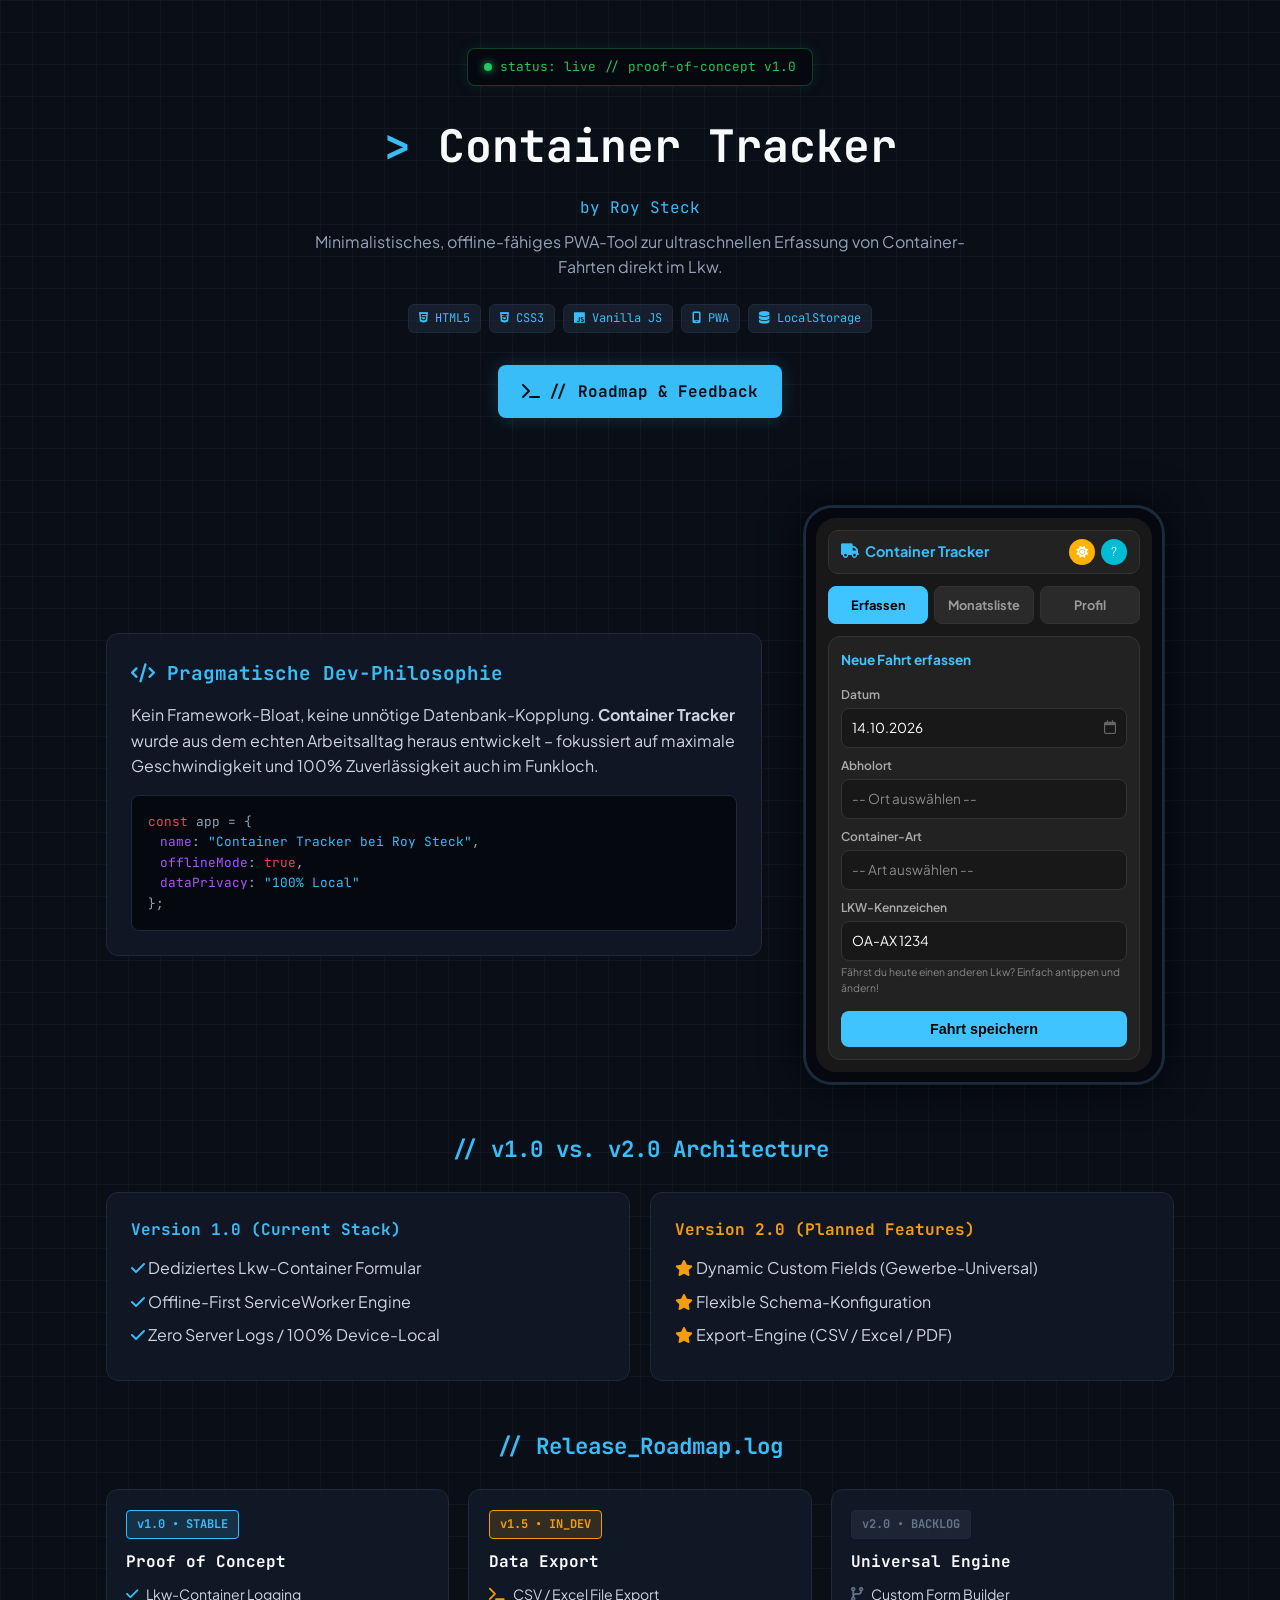
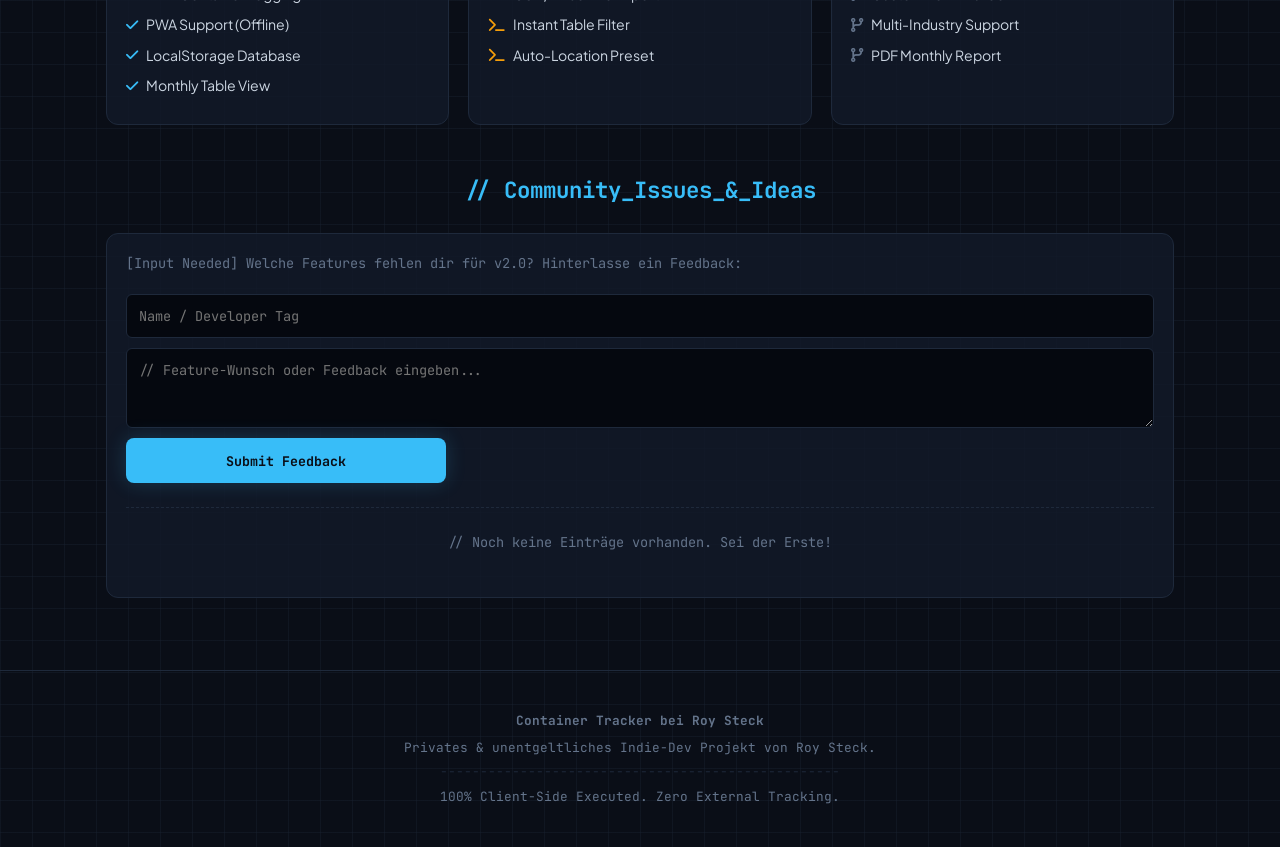
==== index.html @ f9d04434 "Create index.html" ====
<!DOCTYPE html>
<html lang="de">
<head>
  <meta charset="UTF-8">
  <meta name="viewport" content="width=device-width, initial-scale=1.0">
  <title>Container Tracker bei Roy Steck - Dev Showcase</title>
  <link rel="stylesheet" href="https://cdnjs.cloudflare.com/ajax/libs/font-awesome/6.4.0/css/all.min.css">
  <link rel="preconnect" href="https://fonts.googleapis.com">
  <link rel="preconnect" href="https://fonts.gstatic.com" crossorigin>
  <link href="https://fonts.googleapis.com/css2?family=JetBrains+Mono:wght@400;500;700&family=Plus+Jakarta+Sans:wght@400;600;800&display=swap" rel="stylesheet">
  <style>
    :root {
      --bg-dark: #0a0e17;
      --bg-card: rgba(18, 26, 41, 0.8);
      --bg-code: #05080f;
      --accent-cyan: #38bdf8;
      --accent-green: #22c55e;
      --accent-amber: #f59e0b;
      --text-main: #f8fafc;
      --text-muted: #64748b;
      --border-color: #1e293b;
      --border-glow: rgba(56, 189, 248, 0.3);
      --font-mono: 'JetBrains Mono', monospace;
      --font-sans: 'Plus Jakarta Sans', sans-serif;
    }

    * { box-sizing: border-box; margin: 0; padding: 0; }

    body {
      font-family: var(--font-sans);
      background-color: var(--bg-dark);
      background-image: 
        linear-gradient(to right, rgba(30, 41, 59, 0.3) 1px, transparent 1px),
        linear-gradient(to bottom, rgba(30, 41, 59, 0.3) 1px, transparent 1px);
      background-size: 32px 32px;
      color: var(--text-main);
      line-height: 1.6;
      -webkit-tap-highlight-color: transparent;
    }

    .hero {
      padding: 3rem 1rem 2rem;
      text-align: center;
      position: relative;
    }

    .terminal-badge {
      display: inline-flex;
      align-items: center;
      gap: 8px;
      background: var(--bg-code);
      color: var(--accent-green);
      font-family: var(--font-mono);
      padding: 0.5rem 1rem;
      border-radius: 8px;
      font-size: 0.8rem;
      border: 1px solid rgba(34, 197, 94, 0.3);
      margin-bottom: 1.5rem;
      box-shadow: 0 0 15px rgba(34, 197, 94, 0.1);
    }

    .terminal-dot {
      width: 8px;
      height: 8px;
      background-color: var(--accent-green);
      border-radius: 50%;
      box-shadow: 0 0 8px var(--accent-green);
    }

    h1 {
      font-family: var(--font-mono);
      font-size: clamp(1.8rem, 5vw, 2.8rem);
      font-weight: 700;
      margin-bottom: 0.8rem;
      color: var(--text-main);
    }

    h1 span.prompt { color: var(--accent-cyan); }

    .subtitle {
      max-width: 650px;
      margin: 0 auto 1.5rem;
      color: #94a3b8;
      font-size: 1rem;
    }

    .tech-stack {
      display: flex;
      flex-wrap: wrap;
      justify-content: center;
      gap: 8px;
      margin-bottom: 2rem;
    }

    .tech-pill {
      font-family: var(--font-mono);
      font-size: 0.75rem;
      background: rgba(30, 41, 59, 0.6);
      color: var(--accent-cyan);
      padding: 4px 10px;
      border-radius: 6px;
      border: 1px solid var(--border-color);
    }

    .btn-action {
      display: inline-flex;
      align-items: center;
      justify-content: center;
      gap: 8px;
      background: var(--accent-cyan);
      color: #0a0e17;
      font-family: var(--font-mono);
      padding: 0.85rem 1.5rem;
      border-radius: 8px;
      font-weight: 700;
      text-decoration: none;
      transition: all 0.2s;
      width: 100%;
      max-width: 320px;
      box-shadow: 0 0 20px rgba(56, 189, 248, 0.2);
    }

    .btn-action:hover {
      transform: translateY(-2px);
      box-shadow: 0 0 30px rgba(56, 189, 248, 0.4);
    }

    .container {
      max-width: 1100px;
      margin: 0 auto;
      padding: 1.5rem 1rem;
    }

    .showcase-grid {
      display: grid;
      grid-template-columns: 1fr;
      gap: 2rem;
      align-items: center;
      margin: 2rem 0;
    }

    @media (min-width: 900px) {
      .showcase-grid { grid-template-columns: 1fr 380px; }
      .btn-action { width: auto; }
    }

    .glass-card {
      background: var(--bg-card);
      backdrop-filter: blur(12px);
      border: 1px solid var(--border-color);
      border-radius: 12px;
      padding: 1.5rem;
      position: relative;
    }

    .code-card {
      background: var(--bg-code);
      border: 1px solid var(--border-color);
      border-radius: 8px;
      padding: 1rem;
      font-family: var(--font-mono);
      font-size: 0.8rem;
      color: #94a3b8;
      margin-top: 1rem;
      overflow-x: auto;
    }

    .code-card .kwd { color: #f43f5e; }
    .code-card .str { color: #38bdf8; }
    .code-card .var { color: #a855f7; }

    /* Phone Frame mit 1:1 Echtoptik der originalen App */
    .phone-container {
      display: flex;
      justify-content: center;
      width: 100%;
    }

    .phone-frame {
      width: 100%;
      max-width: 360px;
      background: #05080f;
      border: 2px solid var(--border-color);
      border-radius: 28px;
      padding: 10px;
      box-shadow: 0 0 40px rgba(0, 0, 0, 0.8), 0 0 0 1px var(--border-glow);
    }

    .phone-screen {
      background: #181818;
      border-radius: 20px;
      padding: 12px;
      font-size: 0.85rem;
      min-height: 520px;
      display: flex;
      flex-direction: column;
    }

    /* Original App Navigation Bar */
    .app-top-bar {
      background: #222222;
      border-radius: 10px;
      padding: 8px 12px;
      display: flex;
      justify-content: space-between;
      align-items: center;
      margin-bottom: 12px;
      border: 1px solid #333;
    }

    .app-top-title {
      color: #38bdf8;
      font-weight: 700;
      font-size: 0.9rem;
      display: flex;
      align-items: center;
      gap: 6px;
    }

    .app-top-icons {
      display: flex;
      gap: 6px;
    }

    .app-icon-btn {
      width: 26px;
      height: 26px;
      border-radius: 50%;
      background: #00bcd4;
      color: #fff;
      display: flex;
      align-items: center;
      justify-content: center;
      font-size: 0.75rem;
    }

    .app-icon-amber { background: #ffb300; }

    /* Original App Tabs */
    .app-nav-tabs {
      display: grid;
      grid-template-columns: 1fr 1fr 1fr;
      gap: 6px;
      margin-bottom: 12px;
    }

    .app-tab {
      background: #2a2a2a;
      color: #999;
      text-align: center;
      padding: 8px 4px;
      border-radius: 8px;
      font-weight: 700;
      font-size: 0.8rem;
      cursor: pointer;
      border: 1px solid #333;
      transition: all 0.2s;
    }

    .app-tab.active {
      background: #40c4ff;
      color: #000;
      border-color: #40c4ff;
    }

    /* Main App Card Container */
    .app-card-box {
      background: #222222;
      border: 1px solid #333;
      border-radius: 12px;
      padding: 12px;
      flex-grow: 1;
      display: flex;
      flex-direction: column;
    }

    .tab-content {
      display: none;
      flex-direction: column;
      flex-grow: 1;
      animation: fadeIn 0.3s ease-in-out;
    }

    .tab-content.active { display: flex; }

    @keyframes fadeIn {
      from { opacity: 0; transform: translateY(3px); }
      to { opacity: 1; transform: translateY(0); }
    }

    .mock-label {
      font-size: 0.75rem;
      color: #aaa;
      margin-top: 8px;
      margin-bottom: 4px;
      font-weight: 600;
    }

    .mock-field {
      background: #181818;
      border: 1px solid #333;
      padding: 8px 10px;
      border-radius: 8px;
      color: #fff;
      font-size: 0.85rem;
    }

    .mock-btn-cyan {
      width: 100%;
      background: #40c4ff;
      color: #000;
      border: none;
      padding: 10px;
      border-radius: 8px;
      font-weight: 700;
      margin-top: 14px;
      font-size: 0.9rem;
      cursor: pointer;
    }

    .mock-btn-gray {
      width: 100%;
      background: #ccc;
      color: #000;
      border: none;
      padding: 10px;
      border-radius: 8px;
      font-weight: 700;
      margin-top: 12px;
      font-size: 0.85rem;
    }

    .mock-btn-red {
      background: #ff4081;
      color: #fff;
      border: none;
      padding: 10px;
      border-radius: 8px;
      font-weight: 700;
      font-size: 0.8rem;
    }

    .section-title {
      font-family: var(--font-mono);
      font-size: 1.4rem;
      font-weight: 700;
      margin: 3rem 0 1.5rem;
      text-align: center;
      color: var(--accent-cyan);
    }

    .comparison-grid, .roadmap-timeline {
      display: grid;
      grid-template-columns: 1fr;
      gap: 1.2rem;
    }

    @media (min-width: 650px) {
      .comparison-grid { grid-template-columns: repeat(2, 1fr); }
      .roadmap-timeline { grid-template-columns: repeat(3, 1fr); }
    }

    .roadmap-card {
      background: var(--bg-card);
      border: 1px solid var(--border-color);
      border-radius: 12px;
      padding: 1.2rem;
    }

    .roadmap-badge {
      display: inline-block;
      font-family: var(--font-mono);
      font-size: 0.75rem;
      font-weight: 700;
      padding: 4px 10px;
      border-radius: 4px;
      margin-bottom: 10px;
    }

    .badge-live { background: rgba(56, 189, 248, 0.15); color: var(--accent-cyan); border: 1px solid var(--accent-cyan); }
    .badge-next { background: rgba(245, 158, 11, 0.15); color: var(--accent-amber); border: 1px solid var(--accent-amber); }
    .badge-future { background: rgba(100, 116, 139, 0.15); color: var(--text-muted); border: 1px solid var(--border-color); }

    .roadmap-list {
      list-style: none;
      margin-top: 8px;
    }

    .roadmap-list li {
      margin-bottom: 8px;
      font-size: 0.88rem;
      color: #cbd5e1;
      display: flex;
      align-items: center;
      gap: 8px;
    }

    .comments-wrapper {
      background: var(--bg-card);
      border: 1px solid var(--border-color);
      border-radius: 12px;
      padding: 1.2rem;
      margin-top: 1.5rem;
    }

    .comment-input-group input, 
    .comment-input-group textarea {
      width: 100%;
      background: var(--bg-code);
      border: 1px solid var(--border-color);
      padding: 12px;
      border-radius: 6px;
      color: #fff;
      font-family: var(--font-mono);
      font-size: 0.85rem;
    }

    .empty-comments {
      text-align: center;
      color: var(--text-muted);
      font-family: var(--font-mono);
      font-size: 0.85rem;
      padding: 1.5rem 0;
      border-top: 1px dashed var(--border-color);
    }

    footer {
      text-align: center;
      padding: 2.5rem 1rem;
      border-top: 1px solid var(--border-color);
      margin-top: 3rem;
      color: var(--text-muted);
      font-family: var(--font-mono);
      font-size: 0.8rem;
    }
  </style>
</head>
<body>

  <section class="hero">
    <div class="terminal-badge">
      <div class="terminal-dot"></div>
      <span>status: live // proof-of-concept v1.0</span>
    </div>

    <h1><span class="prompt">></span> Container Tracker</h1>
    <p style="font-family: var(--font-mono); color: var(--accent-cyan); margin-bottom: 0.5rem;">by Roy Steck</p>
    <p class="subtitle">Minimalistisches, offline-fähiges PWA-Tool zur ultraschnellen Erfassung von Container-Fahrten direkt im Lkw.</p>
    
    <div class="tech-stack">
      <span class="tech-pill"><i class="fa-brands fa-html5"></i> HTML5</span>
      <span class="tech-pill"><i class="fa-brands fa-css3-alt"></i> CSS3</span>
      <span class="tech-pill"><i class="fa-brands fa-js"></i> Vanilla JS</span>
      <span class="tech-pill"><i class="fa-solid fa-mobile-screen"></i> PWA</span>
      <span class="tech-pill"><i class="fa-solid fa-database"></i> LocalStorage</span>
    </div>

    <a href="#roadmap" class="btn-action"><i class="fa-solid fa-terminal"></i> // Roadmap & Feedback</a>
  </section>

  <div class="container">
    
    <div class="showcase-grid">
      <div class="glass-card">
        <h2 style="color: var(--accent-cyan); font-family: var(--font-mono); font-size: 1.2rem; margin-bottom: 0.8rem;">
          <i class="fa-solid fa-code"></i> Pragmatische Dev-Philosophie
        </h2>
        <p style="margin-bottom: 0.8rem; color: #cbd5e1;">Kein Framework-Bloat, keine unnötige Datenbank-Kopplung. <strong>Container Tracker</strong> wurde aus dem echten Arbeitsalltag heraus entwickelt – fokussiert auf maximale Geschwindigkeit und 100% Zuverlässigkeit auch im Funkloch.</p>
        
        <div class="code-card">
          <div><span class="kwd">const</span> app = {</div>
          <div style="padding-left: 12px;"><span class="var">name</span>: <span class="str">"Container Tracker bei Roy Steck"</span>,</div>
          <div style="padding-left: 12px;"><span class="var">offlineMode</span>: <span class="kwd">true</span>,</div>
          <div style="padding-left: 12px;"><span class="var">dataPrivacy</span>: <span class="str">"100% Local"</span></div>
          <div>};</div>
        </div>
      </div>

      <!-- Exaktes 1:1 Abbild deiner echten App -->
      <div class="phone-container">
        <div class="phone-frame">
          <div class="phone-screen">
            
            <!-- Top Header mit Icons -->
            <div class="app-top-bar">
              <div class="app-top-title"><i class="fa-solid fa-truck"></i> Container Tracker</div>
              <div class="app-top-icons">
                <div class="app-icon-btn app-icon-amber"><i class="fa-solid fa-sun"></i></div>
                <div class="app-icon-btn">?</div>
              </div>
            </div>

            <!-- Tabs -->
            <div class="app-nav-tabs">
              <div class="app-tab active" onclick="switchMockTab(0)">Erfassen</div>
              <div class="app-tab" onclick="switchMockTab(1)">Monatsliste</div>
              <div class="app-tab" onclick="switchMockTab(2)">Profil</div>
            </div>

            <div class="app-card-box">
              
              <!-- SCREEN 1: ERFASSEN -->
              <div class="tab-content active" id="mock-tab-0">
                <div style="font-weight: 700; color: #40c4ff; margin-bottom: 6px; font-size: 0.85rem;">Neue Fahrt erfassen</div>

                <div class="mock-label">Datum</div>
                <div class="mock-field" style="display: flex; justify-content: space-between; align-items: center;">
                  <span>14.10.2026</span>
                  <i class="fa-regular fa-calendar" style="color: #666;"></i>
                </div>

                <div class="mock-label">Abholort</div>
                <div class="mock-field" style="color: #888;">-- Ort auswählen --</div>

                <div class="mock-label">Container-Art</div>
                <div class="mock-field" style="color: #888;">-- Art auswählen --</div>

                <div class="mock-label">LKW-Kennzeichen</div>
                <div class="mock-field">OA-AX 1234</div>
                <div style="font-size: 0.65rem; color: #888; margin-top: 3px;">Fährst du heute einen anderen Lkw? Einfach antippen und ändern!</div>

                <button class="mock-btn-cyan">Fahrt speichern</button>
              </div>

              <!-- SCREEN 2: MONATSLISTE -->
              <div class="tab-content" id="mock-tab-1">
                <div style="display: flex; justify-content: space-between; align-items: center; margin-bottom: 10px;">
                  <span style="font-weight: 700; color: #40c4ff; font-size: 0.85rem;">Monatsübersicht</span>
                  <div style="background: #181818; border: 1px solid #333; padding: 4px 8px; border-radius: 6px; font-size: 0.75rem; color: #fff;">
                    Oktober 2026 <i class="fa-regular fa-calendar"></i>
                  </div>
                </div>

                <div style="background: #333; display: grid; grid-template-columns: 1fr 1.2fr 1fr 1fr; padding: 6px; font-size: 0.65rem; font-weight: 700; color: #fff; text-align: center; border-radius: 4px;">
                  <span>Datum</span>
                  <span>Art & Anzahl</span>
                  <span>Ort</span>
                  <span>Aktion</span>
                </div>

                <div style="text-align: center; color: #888; font-size: 0.75rem; padding: 25px 0;">
                  Keine Einträge in diesem Monat.
                </div>

                <div style="background: #181818; border: 1px solid #333; border-radius: 6px; padding: 8px; text-align: right; color: #40c4ff; font-weight: 700; font-size: 0.8rem; margin-top: auto;">
                  Gesamt-Container: 0
                </div>

                <button class="mock-btn-gray">PDF / Druckansicht</button>
              </div>

              <!-- SCREEN 3: PROFIL -->
              <div class="tab-content" id="mock-tab-2">
                <div style="font-weight: 700; color: #40c4ff; margin-bottom: 6px; font-size: 0.85rem;">Benutzerprofil</div>

                <div class="mock-label">Vollständiger Name (für Auswertung)</div>
                <div class="mock-field">Roy Steck</div>

                <div class="mock-label">Stamm-LKW-Kennzeichen (Standard)</div>
                <div class="mock-field">OA-AX 1234</div>

                <button class="mock-btn-cyan" style="margin-top: 10px;">Profil speichern</button>

                <div style="font-weight: 700; color: #fff; font-size: 0.75rem; margin-top: 12px;">Datenschutz & Sicherheit</div>
                <div style="font-size: 0.65rem; color: #888; margin-top: 2px;">Deine Daten werden absolut sicher und verschlüsselt in deiner persönlichen Datenbank gespeichert.</div>

                <div style="display: grid; grid-template-columns: 1fr 1fr; gap: 6px; margin-top: 10px;">
                  <button style="background: #888; color: #fff; border: none; padding: 8px; border-radius: 6px; font-weight: 700; font-size: 0.75rem;">Abmelden</button>
                  <button class="mock-btn-red">Account löschen</button>
                </div>
              </div>

            </div>

          </div>
        </div>
      </div>
    </div>

    <!-- Vision / Vergleich -->
    <h2 class="section-title">// v1.0 vs. v2.0 Architecture</h2>
    <div class="comparison-grid">
      <div class="glass-card">
        <h3 style="color: var(--accent-cyan); font-family: var(--font-mono); margin-bottom: 0.8rem; font-size: 1rem;">Version 1.0 (Current Stack)</h3>
        <ul style="list-style: none; color: #cbd5e1;">
          <li style="margin-bottom: 8px;"><i class="fa-solid fa-check" style="color: var(--accent-cyan);"></i> Dediziertes Lkw-Container Formular</li>
          <li style="margin-bottom: 8px;"><i class="fa-solid fa-check" style="color: var(--accent-cyan);"></i> Offline-First ServiceWorker Engine</li>
          <li style="margin-bottom: 8px;"><i class="fa-solid fa-check" style="color: var(--accent-cyan);"></i> Zero Server Logs / 100% Device-Local</li>
        </ul>
      </div>

      <div class="glass-card">
        <h3 style="color: var(--accent-amber); font-family: var(--font-mono); margin-bottom: 0.8rem; font-size: 1rem;">Version 2.0 (Planned Features)</h3>
        <ul style="list-style: none; color: #cbd5e1;">
          <li style="margin-bottom: 8px;"><i class="fa-solid fa-star" style="color: var(--accent-amber);"></i> Dynamic Custom Fields (Gewerbe-Universal)</li>
          <li style="margin-bottom: 8px;"><i class="fa-solid fa-star" style="color: var(--accent-amber);"></i> Flexible Schema-Konfiguration</li>
          <li style="margin-bottom: 8px;"><i class="fa-solid fa-star" style="color: var(--accent-amber);"></i> Export-Engine (CSV / Excel / PDF)</li>
        </ul>
      </div>
    </div>

    <!-- ROADMAP SECTION -->
    <h2 class="section-title" id="roadmap">// Release_Roadmap.log</h2>
    <div class="roadmap-timeline">
      
      <div class="roadmap-card">
        <span class="roadmap-badge badge-live">v1.0 • STABLE</span>
        <h3 style="color: var(--text-main); font-family: var(--font-mono); margin-bottom: 8px; font-size: 1rem;">Proof of Concept</h3>
        <ul class="roadmap-list">
          <li><i class="fa-solid fa-check" style="color: var(--accent-cyan);"></i> Lkw-Container Logging</li>
          <li><i class="fa-solid fa-check" style="color: var(--accent-cyan);"></i> PWA Support (Offline)</li>
          <li><i class="fa-solid fa-check" style="color: var(--accent-cyan);"></i> LocalStorage Database</li>
          <li><i class="fa-solid fa-check" style="color: var(--accent-cyan);"></i> Monthly Table View</li>
        </ul>
      </div>

      <div class="roadmap-card">
        <span class="roadmap-badge badge-next">v1.5 • IN_DEV</span>
        <h3 style="color: var(--text-main); font-family: var(--font-mono); margin-bottom: 8px; font-size: 1rem;">Data Export</h3>
        <ul class="roadmap-list">
          <li><i class="fa-solid fa-terminal" style="color: var(--accent-amber);"></i> CSV / Excel File Export</li>
          <li><i class="fa-solid fa-terminal" style="color: var(--accent-amber);"></i> Instant Table Filter</li>
          <li><i class="fa-solid fa-terminal" style="color: var(--accent-amber);"></i> Auto-Location Preset</li>
        </ul>
      </div>

      <div class="roadmap-card">
        <span class="roadmap-badge badge-future">v2.0 • BACKLOG</span>
        <h3 style="color: var(--text-main); font-family: var(--font-mono); margin-bottom: 8px; font-size: 1rem;">Universal Engine</h3>
        <ul class="roadmap-list">
          <li><i class="fa-solid fa-code-branch" style="color: var(--text-muted);"></i> Custom Form Builder</li>
          <li><i class="fa-solid fa-code-branch" style="color: var(--text-muted);"></i> Multi-Industry Support</li>
          <li><i class="fa-solid fa-code-branch" style="color: var(--text-muted);"></i> PDF Monthly Report</li>
        </ul>
      </div>

    </div>

    <!-- Feedback & Kommentare -->
    <h2 class="section-title" id="feedback">// Community_Issues_&_Ideas</h2>
    <div class="comments-wrapper">
      <p style="margin-bottom: 1.2rem; color: var(--text-muted); font-family: var(--font-mono); font-size: 0.85rem;">[Input Needed] Welche Features fehlen dir für v2.0? Hinterlasse ein Feedback:</p>
      
      <div class="comment-input-group" style="display: flex; flex-direction: column; gap: 10px; margin-bottom: 1.5rem;">
        <input type="text" id="c-name" placeholder="Name / Developer Tag">
        <textarea id="c-msg" rows="3" placeholder="// Feature-Wunsch oder Feedback eingeben..."></textarea>
        <button onclick="postComment()" class="btn-action" style="border: none; cursor: pointer;">Submit Feedback</button>
      </div>

      <div id="comments-box">
        <div id="empty-msg" class="empty-comments">
          // Noch keine Einträge vorhanden. Sei der Erste!
        </div>
      </div>
    </div>

  </div>

  <footer>
    <p><strong>Container Tracker bei Roy Steck</strong></p>
    <p style="margin-top: 6px;">Privates & unentgeltliches Indie-Dev Projekt von Roy Steck.</p>
    <p style="margin-top: 4px; color: var(--border-color);">--------------------------------------------------</p>
    <p style="margin-top: 4px;">100% Client-Side Executed. Zero External Tracking.</p>
  </footer>

  <script>
    let currentTab = 0;
    let rotateInterval;

    function switchMockTab(index) {
      currentTab = index;
      const tabs = document.querySelectorAll('.app-tab');
      const contents = document.querySelectorAll('.tab-content');

      tabs.forEach((tab, i) => {
        if (i === index) {
          tab.classList.add('active');
        } else {
          tab.classList.remove('active');
        }
      });

      contents.forEach((content, i) => {
        if (i === index) {
          content.classList.add('active');
        } else {
          content.classList.remove('active');
        }
      });
    }

    function startAutoRotation() {
      rotateInterval = setInterval(() => {
        currentTab = (currentTab + 1) % 3;
        switchMockTab(currentTab);
      }, 4000);
    }

    startAutoRotation();

    document.querySelectorAll('.app-tab').forEach(tab => {
      tab.addEventListener('click', () => {
        clearInterval(rotateInterval);
      });
    });

    function postComment() {
      const name = document.getElementById('c-name').value || 'Anonym_Dev';
      const msg = document.getElementById('c-msg').value;
      if(!msg) return;

      const emptyMsg = document.getElementById('empty-msg');
      if (emptyMsg) emptyMsg.remove();

      const box = document.getElementById('comments-box');
      const div = document.createElement('div');
      div.style.borderTop = '1px dashed var(--border-color)';
      div.style.paddingTop = '1rem';
      div.style.marginTop = '1rem';
      div.style.fontFamily = 'var(--font-mono)';
      div.innerHTML = `<strong style="color: var(--accent-cyan);">${name}</strong> <span style="font-size:0.75rem; color: var(--text-muted);">- gerade eben</span><p style="margin-top: 4px; font-size: 0.9rem; color: #cbd5e1; font-family: var(--font-sans);">${msg}</p>`;
      
      box.prepend(div);
      document.getElementById('c-msg').value = '';
    }
  </script>
</body>
</html>
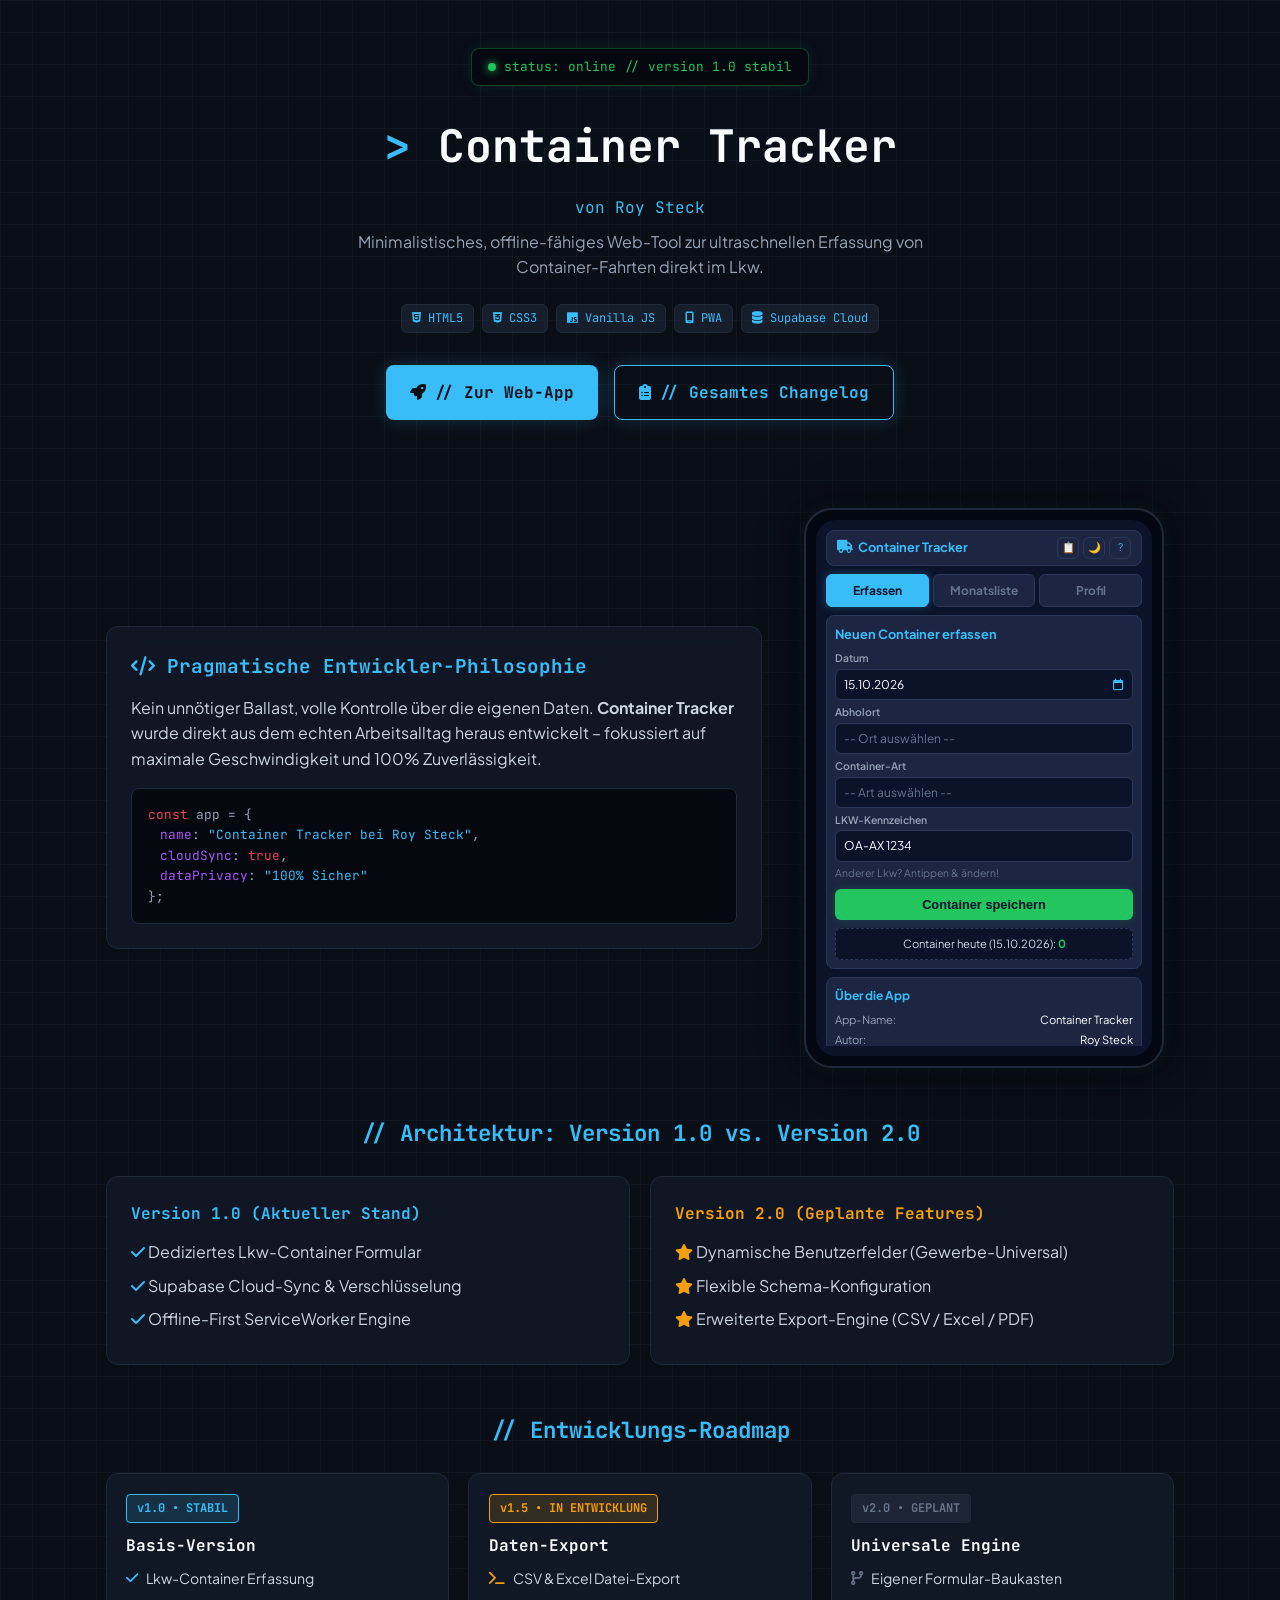
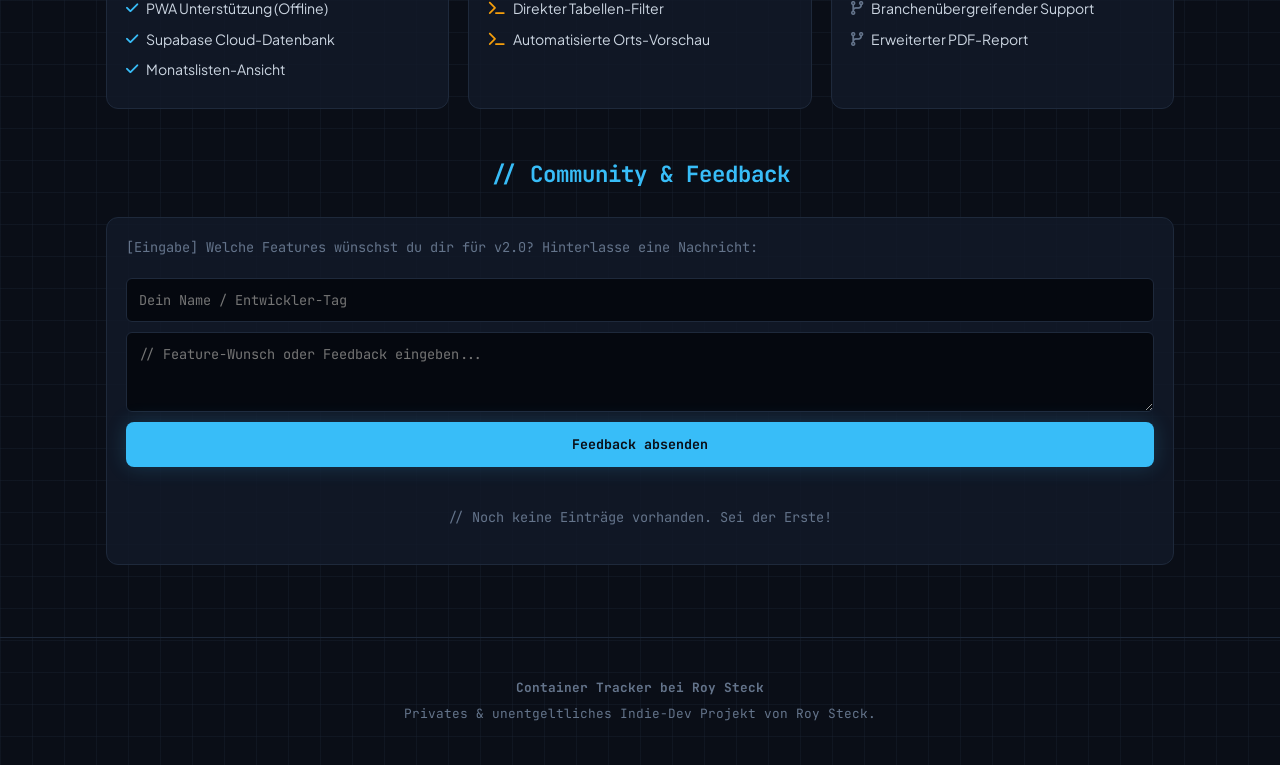
==== commit fa1d1ab8: "Update auf v1.0: Eigene Changelog-Seite, deutsches Layout & feste Phone-Frames" ====
--- a/index.html
+++ b/index.html
@@ -8,454 +8,33 @@
   <link rel="preconnect" href="https://fonts.googleapis.com">
   <link rel="preconnect" href="https://fonts.gstatic.com" crossorigin>
   <link href="https://fonts.googleapis.com/css2?family=JetBrains+Mono:wght@400;500;700&family=Plus+Jakarta+Sans:wght@400;600;800&display=swap" rel="stylesheet">
-  <style>
-    :root {
-      --bg-dark: #0a0e17;
-      --bg-card: rgba(18, 26, 41, 0.8);
-      --bg-code: #05080f;
-      --accent-cyan: #38bdf8;
-      --accent-green: #22c55e;
-      --accent-amber: #f59e0b;
-      --text-main: #f8fafc;
-      --text-muted: #64748b;
-      --border-color: #1e293b;
-      --border-glow: rgba(56, 189, 248, 0.3);
-      --font-mono: 'JetBrains Mono', monospace;
-      --font-sans: 'Plus Jakarta Sans', sans-serif;
-    }
-
-    * { box-sizing: border-box; margin: 0; padding: 0; }
-
-    body {
-      font-family: var(--font-sans);
-      background-color: var(--bg-dark);
-      background-image: 
-        linear-gradient(to right, rgba(30, 41, 59, 0.3) 1px, transparent 1px),
-        linear-gradient(to bottom, rgba(30, 41, 59, 0.3) 1px, transparent 1px);
-      background-size: 32px 32px;
-      color: var(--text-main);
-      line-height: 1.6;
-      -webkit-tap-highlight-color: transparent;
-    }
-
-    .hero {
-      padding: 3rem 1rem 2rem;
-      text-align: center;
-      position: relative;
-    }
-
-    .terminal-badge {
-      display: inline-flex;
-      align-items: center;
-      gap: 8px;
-      background: var(--bg-code);
-      color: var(--accent-green);
-      font-family: var(--font-mono);
-      padding: 0.5rem 1rem;
-      border-radius: 8px;
-      font-size: 0.8rem;
-      border: 1px solid rgba(34, 197, 94, 0.3);
-      margin-bottom: 1.5rem;
-      box-shadow: 0 0 15px rgba(34, 197, 94, 0.1);
-    }
-
-    .terminal-dot {
-      width: 8px;
-      height: 8px;
-      background-color: var(--accent-green);
-      border-radius: 50%;
-      box-shadow: 0 0 8px var(--accent-green);
-    }
-
-    h1 {
-      font-family: var(--font-mono);
-      font-size: clamp(1.8rem, 5vw, 2.8rem);
-      font-weight: 700;
-      margin-bottom: 0.8rem;
-      color: var(--text-main);
-    }
-
-    h1 span.prompt { color: var(--accent-cyan); }
-
-    .subtitle {
-      max-width: 650px;
-      margin: 0 auto 1.5rem;
-      color: #94a3b8;
-      font-size: 1rem;
-    }
-
-    .tech-stack {
-      display: flex;
-      flex-wrap: wrap;
-      justify-content: center;
-      gap: 8px;
-      margin-bottom: 2rem;
-    }
-
-    .tech-pill {
-      font-family: var(--font-mono);
-      font-size: 0.75rem;
-      background: rgba(30, 41, 59, 0.6);
-      color: var(--accent-cyan);
-      padding: 4px 10px;
-      border-radius: 6px;
-      border: 1px solid var(--border-color);
-    }
-
-    .btn-action {
-      display: inline-flex;
-      align-items: center;
-      justify-content: center;
-      gap: 8px;
-      background: var(--accent-cyan);
-      color: #0a0e17;
-      font-family: var(--font-mono);
-      padding: 0.85rem 1.5rem;
-      border-radius: 8px;
-      font-weight: 700;
-      text-decoration: none;
-      transition: all 0.2s;
-      width: 100%;
-      max-width: 320px;
-      box-shadow: 0 0 20px rgba(56, 189, 248, 0.2);
-    }
-
-    .btn-action:hover {
-      transform: translateY(-2px);
-      box-shadow: 0 0 30px rgba(56, 189, 248, 0.4);
-    }
-
-    .container {
-      max-width: 1100px;
-      margin: 0 auto;
-      padding: 1.5rem 1rem;
-    }
-
-    .showcase-grid {
-      display: grid;
-      grid-template-columns: 1fr;
-      gap: 2rem;
-      align-items: center;
-      margin: 2rem 0;
-    }
-
-    @media (min-width: 900px) {
-      .showcase-grid { grid-template-columns: 1fr 380px; }
-      .btn-action { width: auto; }
-    }
-
-    .glass-card {
-      background: var(--bg-card);
-      backdrop-filter: blur(12px);
-      border: 1px solid var(--border-color);
-      border-radius: 12px;
-      padding: 1.5rem;
-      position: relative;
-    }
-
-    .code-card {
-      background: var(--bg-code);
-      border: 1px solid var(--border-color);
-      border-radius: 8px;
-      padding: 1rem;
-      font-family: var(--font-mono);
-      font-size: 0.8rem;
-      color: #94a3b8;
-      margin-top: 1rem;
-      overflow-x: auto;
-    }
-
-    .code-card .kwd { color: #f43f5e; }
-    .code-card .str { color: #38bdf8; }
-    .code-card .var { color: #a855f7; }
-
-    /* Phone Frame mit 1:1 Echtoptik der originalen App */
-    .phone-container {
-      display: flex;
-      justify-content: center;
-      width: 100%;
-    }
-
-    .phone-frame {
-      width: 100%;
-      max-width: 360px;
-      background: #05080f;
-      border: 2px solid var(--border-color);
-      border-radius: 28px;
-      padding: 10px;
-      box-shadow: 0 0 40px rgba(0, 0, 0, 0.8), 0 0 0 1px var(--border-glow);
-    }
-
-    .phone-screen {
-      background: #181818;
-      border-radius: 20px;
-      padding: 12px;
-      font-size: 0.85rem;
-      min-height: 520px;
-      display: flex;
-      flex-direction: column;
-    }
-
-    /* Original App Navigation Bar */
-    .app-top-bar {
-      background: #222222;
-      border-radius: 10px;
-      padding: 8px 12px;
-      display: flex;
-      justify-content: space-between;
-      align-items: center;
-      margin-bottom: 12px;
-      border: 1px solid #333;
-    }
-
-    .app-top-title {
-      color: #38bdf8;
-      font-weight: 700;
-      font-size: 0.9rem;
-      display: flex;
-      align-items: center;
-      gap: 6px;
-    }
-
-    .app-top-icons {
-      display: flex;
-      gap: 6px;
-    }
-
-    .app-icon-btn {
-      width: 26px;
-      height: 26px;
-      border-radius: 50%;
-      background: #00bcd4;
-      color: #fff;
-      display: flex;
-      align-items: center;
-      justify-content: center;
-      font-size: 0.75rem;
-    }
-
-    .app-icon-amber { background: #ffb300; }
-
-    /* Original App Tabs */
-    .app-nav-tabs {
-      display: grid;
-      grid-template-columns: 1fr 1fr 1fr;
-      gap: 6px;
-      margin-bottom: 12px;
-    }
-
-    .app-tab {
-      background: #2a2a2a;
-      color: #999;
-      text-align: center;
-      padding: 8px 4px;
-      border-radius: 8px;
-      font-weight: 700;
-      font-size: 0.8rem;
-      cursor: pointer;
-      border: 1px solid #333;
-      transition: all 0.2s;
-    }
-
-    .app-tab.active {
-      background: #40c4ff;
-      color: #000;
-      border-color: #40c4ff;
-    }
-
-    /* Main App Card Container */
-    .app-card-box {
-      background: #222222;
-      border: 1px solid #333;
-      border-radius: 12px;
-      padding: 12px;
-      flex-grow: 1;
-      display: flex;
-      flex-direction: column;
-    }
-
-    .tab-content {
-      display: none;
-      flex-direction: column;
-      flex-grow: 1;
-      animation: fadeIn 0.3s ease-in-out;
-    }
-
-    .tab-content.active { display: flex; }
-
-    @keyframes fadeIn {
-      from { opacity: 0; transform: translateY(3px); }
-      to { opacity: 1; transform: translateY(0); }
-    }
-
-    .mock-label {
-      font-size: 0.75rem;
-      color: #aaa;
-      margin-top: 8px;
-      margin-bottom: 4px;
-      font-weight: 600;
-    }
-
-    .mock-field {
-      background: #181818;
-      border: 1px solid #333;
-      padding: 8px 10px;
-      border-radius: 8px;
-      color: #fff;
-      font-size: 0.85rem;
-    }
-
-    .mock-btn-cyan {
-      width: 100%;
-      background: #40c4ff;
-      color: #000;
-      border: none;
-      padding: 10px;
-      border-radius: 8px;
-      font-weight: 700;
-      margin-top: 14px;
-      font-size: 0.9rem;
-      cursor: pointer;
-    }
-
-    .mock-btn-gray {
-      width: 100%;
-      background: #ccc;
-      color: #000;
-      border: none;
-      padding: 10px;
-      border-radius: 8px;
-      font-weight: 700;
-      margin-top: 12px;
-      font-size: 0.85rem;
-    }
-
-    .mock-btn-red {
-      background: #ff4081;
-      color: #fff;
-      border: none;
-      padding: 10px;
-      border-radius: 8px;
-      font-weight: 700;
-      font-size: 0.8rem;
-    }
-
-    .section-title {
-      font-family: var(--font-mono);
-      font-size: 1.4rem;
-      font-weight: 700;
-      margin: 3rem 0 1.5rem;
-      text-align: center;
-      color: var(--accent-cyan);
-    }
-
-    .comparison-grid, .roadmap-timeline {
-      display: grid;
-      grid-template-columns: 1fr;
-      gap: 1.2rem;
-    }
-
-    @media (min-width: 650px) {
-      .comparison-grid { grid-template-columns: repeat(2, 1fr); }
-      .roadmap-timeline { grid-template-columns: repeat(3, 1fr); }
-    }
-
-    .roadmap-card {
-      background: var(--bg-card);
-      border: 1px solid var(--border-color);
-      border-radius: 12px;
-      padding: 1.2rem;
-    }
-
-    .roadmap-badge {
-      display: inline-block;
-      font-family: var(--font-mono);
-      font-size: 0.75rem;
-      font-weight: 700;
-      padding: 4px 10px;
-      border-radius: 4px;
-      margin-bottom: 10px;
-    }
-
-    .badge-live { background: rgba(56, 189, 248, 0.15); color: var(--accent-cyan); border: 1px solid var(--accent-cyan); }
-    .badge-next { background: rgba(245, 158, 11, 0.15); color: var(--accent-amber); border: 1px solid var(--accent-amber); }
-    .badge-future { background: rgba(100, 116, 139, 0.15); color: var(--text-muted); border: 1px solid var(--border-color); }
-
-    .roadmap-list {
-      list-style: none;
-      margin-top: 8px;
-    }
-
-    .roadmap-list li {
-      margin-bottom: 8px;
-      font-size: 0.88rem;
-      color: #cbd5e1;
-      display: flex;
-      align-items: center;
-      gap: 8px;
-    }
-
-    .comments-wrapper {
-      background: var(--bg-card);
-      border: 1px solid var(--border-color);
-      border-radius: 12px;
-      padding: 1.2rem;
-      margin-top: 1.5rem;
-    }
-
-    .comment-input-group input, 
-    .comment-input-group textarea {
-      width: 100%;
-      background: var(--bg-code);
-      border: 1px solid var(--border-color);
-      padding: 12px;
-      border-radius: 6px;
-      color: #fff;
-      font-family: var(--font-mono);
-      font-size: 0.85rem;
-    }
-
-    .empty-comments {
-      text-align: center;
-      color: var(--text-muted);
-      font-family: var(--font-mono);
-      font-size: 0.85rem;
-      padding: 1.5rem 0;
-      border-top: 1px dashed var(--border-color);
-    }
-
-    footer {
-      text-align: center;
-      padding: 2.5rem 1rem;
-      border-top: 1px solid var(--border-color);
-      margin-top: 3rem;
-      color: var(--text-muted);
-      font-family: var(--font-mono);
-      font-size: 0.8rem;
-    }
-  </style>
+  
+  <link rel="stylesheet" href="landing.css">
 </head>
 <body>
 
   <section class="hero">
     <div class="terminal-badge">
       <div class="terminal-dot"></div>
-      <span>status: live // proof-of-concept v1.0</span>
+      <span>status: online // version 1.0 stabil</span>
     </div>
 
     <h1><span class="prompt">></span> Container Tracker</h1>
-    <p style="font-family: var(--font-mono); color: var(--accent-cyan); margin-bottom: 0.5rem;">by Roy Steck</p>
-    <p class="subtitle">Minimalistisches, offline-fähiges PWA-Tool zur ultraschnellen Erfassung von Container-Fahrten direkt im Lkw.</p>
+    <p style="font-family: var(--font-mono); color: var(--accent-cyan); margin-bottom: 0.5rem;">von Roy Steck</p>
+    <p class="subtitle">Minimalistisches, offline-fähiges Web-Tool zur ultraschnellen Erfassung von Container-Fahrten direkt im Lkw.</p>
     
     <div class="tech-stack">
       <span class="tech-pill"><i class="fa-brands fa-html5"></i> HTML5</span>
       <span class="tech-pill"><i class="fa-brands fa-css3-alt"></i> CSS3</span>
       <span class="tech-pill"><i class="fa-brands fa-js"></i> Vanilla JS</span>
       <span class="tech-pill"><i class="fa-solid fa-mobile-screen"></i> PWA</span>
-      <span class="tech-pill"><i class="fa-solid fa-database"></i> LocalStorage</span>
-    </div>
-
-    <a href="#roadmap" class="btn-action"><i class="fa-solid fa-terminal"></i> // Roadmap & Feedback</a>
+      <span class="tech-pill"><i class="fa-solid fa-database"></i> Supabase Cloud</span>
+    </div>
+
+    <div style="display: flex; gap: 1rem; justify-content: center; flex-wrap: wrap;">
+      <a href="app.html" class="btn-action"><i class="fa-solid fa-rocket"></i> // Zur Web-App</a>
+      <a href="changelog.html" class="btn-action" style="background: transparent; color: var(--accent-cyan); border: 1px solid var(--accent-cyan);"><i class="fa-solid fa-clipboard-list"></i> // Gesamtes Changelog</a>
+    </div>
   </section>
 
   <div class="container">
@@ -463,29 +42,30 @@
     <div class="showcase-grid">
       <div class="glass-card">
         <h2 style="color: var(--accent-cyan); font-family: var(--font-mono); font-size: 1.2rem; margin-bottom: 0.8rem;">
-          <i class="fa-solid fa-code"></i> Pragmatische Dev-Philosophie
+          <i class="fa-solid fa-code"></i> Pragmatische Entwickler-Philosophie
         </h2>
-        <p style="margin-bottom: 0.8rem; color: #cbd5e1;">Kein Framework-Bloat, keine unnötige Datenbank-Kopplung. <strong>Container Tracker</strong> wurde aus dem echten Arbeitsalltag heraus entwickelt – fokussiert auf maximale Geschwindigkeit und 100% Zuverlässigkeit auch im Funkloch.</p>
+        <p style="margin-bottom: 0.8rem; color: #cbd5e1;">Kein unnötiger Ballast, volle Kontrolle über die eigenen Daten. <strong>Container Tracker</strong> wurde direkt aus dem echten Arbeitsalltag heraus entwickelt – fokussiert auf maximale Geschwindigkeit und 100% Zuverlässigkeit.</p>
         
         <div class="code-card">
           <div><span class="kwd">const</span> app = {</div>
           <div style="padding-left: 12px;"><span class="var">name</span>: <span class="str">"Container Tracker bei Roy Steck"</span>,</div>
-          <div style="padding-left: 12px;"><span class="var">offlineMode</span>: <span class="kwd">true</span>,</div>
-          <div style="padding-left: 12px;"><span class="var">dataPrivacy</span>: <span class="str">"100% Local"</span></div>
+          <div style="padding-left: 12px;"><span class="var">cloudSync</span>: <span class="kwd">true</span>,</div>
+          <div style="padding-left: 12px;"><span class="var">dataPrivacy</span>: <span class="str">"100% Sicher"</span></div>
           <div>};</div>
         </div>
       </div>
 
-      <!-- Exaktes 1:1 Abbild deiner echten App -->
+      <!-- Phone Frame mit fester Höhe -->
       <div class="phone-container">
         <div class="phone-frame">
           <div class="phone-screen">
             
-            <!-- Top Header mit Icons -->
+            <!-- App Top Header -->
             <div class="app-top-bar">
               <div class="app-top-title"><i class="fa-solid fa-truck"></i> Container Tracker</div>
               <div class="app-top-icons">
-                <div class="app-icon-btn app-icon-amber"><i class="fa-solid fa-sun"></i></div>
+                <div class="app-icon-btn">📋</div>
+                <div class="app-icon-btn">🌙</div>
                 <div class="app-icon-btn">?</div>
               </div>
             </div>
@@ -499,77 +79,98 @@
 
             <div class="app-card-box">
               
-              <!-- SCREEN 1: ERFASSEN -->
+              <!-- TAB 1: ERFASSEN -->
               <div class="tab-content active" id="mock-tab-0">
-                <div style="font-weight: 700; color: #40c4ff; margin-bottom: 6px; font-size: 0.85rem;">Neue Fahrt erfassen</div>
-
-                <div class="mock-label">Datum</div>
-                <div class="mock-field" style="display: flex; justify-content: space-between; align-items: center;">
-                  <span>14.10.2026</span>
-                  <i class="fa-regular fa-calendar" style="color: #666;"></i>
+                <div class="cyber-card">
+                  <div class="cyber-title">Neuen Container erfassen</div>
+
+                  <div class="mock-label">Datum</div>
+                  <div class="mock-field" style="display: flex; justify-content: space-between; align-items: center;">
+                    <span>15.10.2026</span>
+                    <i class="fa-regular fa-calendar" style="color: var(--accent-cyan);"></i>
+                  </div>
+
+                  <div class="mock-label">Abholort</div>
+                  <div class="mock-field" style="color: #64748b;">-- Ort auswählen --</div>
+
+                  <div class="mock-label">Container-Art</div>
+                  <div class="mock-field" style="color: #64748b;">-- Art auswählen --</div>
+
+                  <div class="mock-label">LKW-Kennzeichen</div>
+                  <div class="mock-field">OA-AX 1234</div>
+                  <div style="font-size: 0.65rem; color: #64748b; margin-top: 3px;">Anderer Lkw? Antippen & ändern!</div>
+
+                  <button class="mock-btn-cyan">Container speichern</button>
+
+                  <div class="summary-box-mock">
+                    Container heute (15.10.2026): <span style="color: #22c55e; font-weight: bold;">0</span>
+                  </div>
                 </div>
 
-                <div class="mock-label">Abholort</div>
-                <div class="mock-field" style="color: #888;">-- Ort auswählen --</div>
-
-                <div class="mock-label">Container-Art</div>
-                <div class="mock-field" style="color: #888;">-- Art auswählen --</div>
-
-                <div class="mock-label">LKW-Kennzeichen</div>
-                <div class="mock-field">OA-AX 1234</div>
-                <div style="font-size: 0.65rem; color: #888; margin-top: 3px;">Fährst du heute einen anderen Lkw? Einfach antippen und ändern!</div>
-
-                <button class="mock-btn-cyan">Fahrt speichern</button>
-              </div>
-
-              <!-- SCREEN 2: MONATSLISTE -->
-              <div class="tab-content" id="mock-tab-1">
-                <div style="display: flex; justify-content: space-between; align-items: center; margin-bottom: 10px;">
-                  <span style="font-weight: 700; color: #40c4ff; font-size: 0.85rem;">Monatsübersicht</span>
-                  <div style="background: #181818; border: 1px solid #333; padding: 4px 8px; border-radius: 6px; font-size: 0.75rem; color: #fff;">
-                    Oktober 2026 <i class="fa-regular fa-calendar"></i>
-                  </div>
-                </div>
-
-                <div style="background: #333; display: grid; grid-template-columns: 1fr 1.2fr 1fr 1fr; padding: 6px; font-size: 0.65rem; font-weight: 700; color: #fff; text-align: center; border-radius: 4px;">
-                  <span>Datum</span>
-                  <span>Art & Anzahl</span>
-                  <span>Ort</span>
-                  <span>Aktion</span>
-                </div>
-
-                <div style="text-align: center; color: #888; font-size: 0.75rem; padding: 25px 0;">
-                  Keine Einträge in diesem Monat.
-                </div>
-
-                <div style="background: #181818; border: 1px solid #333; border-radius: 6px; padding: 8px; text-align: right; color: #40c4ff; font-weight: 700; font-size: 0.8rem; margin-top: auto;">
-                  Gesamt-Container: 0
-                </div>
-
-                <button class="mock-btn-gray">PDF / Druckansicht</button>
-              </div>
-
-              <!-- SCREEN 3: PROFIL -->
-              <div class="tab-content" id="mock-tab-2">
-                <div style="font-weight: 700; color: #40c4ff; margin-bottom: 6px; font-size: 0.85rem;">Benutzerprofil</div>
-
-                <div class="mock-label">Vollständiger Name (für Auswertung)</div>
-                <div class="mock-field">Roy Steck</div>
-
-                <div class="mock-label">Stamm-LKW-Kennzeichen (Standard)</div>
-                <div class="mock-field">OA-AX 1234</div>
-
-                <button class="mock-btn-cyan" style="margin-top: 10px;">Profil speichern</button>
-
-                <div style="font-weight: 700; color: #fff; font-size: 0.75rem; margin-top: 12px;">Datenschutz & Sicherheit</div>
-                <div style="font-size: 0.65rem; color: #888; margin-top: 2px;">Deine Daten werden absolut sicher und verschlüsselt in deiner persönlichen Datenbank gespeichert.</div>
-
-                <div style="display: grid; grid-template-columns: 1fr 1fr; gap: 6px; margin-top: 10px;">
-                  <button style="background: #888; color: #fff; border: none; padding: 8px; border-radius: 6px; font-weight: 700; font-size: 0.75rem;">Abmelden</button>
-                  <button class="mock-btn-red">Account löschen</button>
+                <div class="cyber-card" style="margin-top: 8px;">
+                  <div class="cyber-title" style="font-size: 0.75rem;">Über die App</div>
+                  <div style="font-size: 0.7rem; color: #94a3b8; display: flex; justify-content: space-between; margin-bottom: 2px;">
+                    <span>App-Name:</span> <span style="color: #fff;">Container Tracker</span>
+                  </div>
+                  <div style="font-size: 0.7rem; color: #94a3b8; display: flex; justify-content: space-between;">
+                    <span>Autor:</span> <span style="color: #fff;">Roy Steck</span>
+                  </div>
                 </div>
               </div>
 
+              <!-- TAB 2: MONATSLISTE -->
+              <div class="tab-content" id="mock-tab-1">
+                <div class="cyber-card" style="flex-grow: 1; display: flex; flex-direction: column;">
+                  <div style="display: flex; justify-content: space-between; align-items: center; margin-bottom: 8px;">
+                    <span class="cyber-title" style="margin-bottom: 0;">Monatsübersicht</span>
+                    <div style="background: rgba(15, 23, 42, 0.8); border: 1px solid #1e293b; padding: 2px 6px; border-radius: 4px; font-size: 0.7rem; color: #fff;">
+                      Oktober 2026
+                    </div>
+                  </div>
+
+                  <div style="background: rgba(15, 23, 42, 0.9); display: grid; grid-template-columns: 1fr 1fr 1fr; padding: 4px; font-size: 0.65rem; font-weight: 700; color: var(--accent-cyan); text-align: center; border-radius: 4px; border: 1px solid #1e293b;">
+                    <span>Datum</span>
+                    <span>Art & Ort</span>
+                    <span>Aktion</span>
+                  </div>
+
+                  <div style="text-align: center; color: #64748b; font-size: 0.75rem; padding: 30px 0; flex-grow: 1;">
+                    Keine Einträge in diesem Monat.
+                  </div>
+
+                  <div class="summary-box-mock" style="margin-top: auto;">
+                    Gesamt-Container: <span style="color: var(--accent-cyan); font-weight: bold;">0</span>
+                  </div>
+
+                  <button class="mock-btn-cyan" style="background: var(--accent-cyan); color: #0a0e17; margin-top: 6px;">PDF / Druckansicht</button>
+                </div>
+              </div>
+
+              <!-- TAB 3: PROFIL -->
+              <div class="tab-content" id="mock-tab-2">
+                <div class="cyber-card">
+                  <div class="cyber-title">Benutzerprofil</div>
+
+                  <div class="mock-label">Vollständiger Name</div>
+                  <div class="mock-field">Roy Steck</div>
+
+                  <div class="mock-label">Stamm-LKW-Kennzeichen</div>
+                  <div class="mock-field">OA-AX 1234</div>
+
+                  <button class="mock-btn-cyan" style="margin-top: 8px;">Profil speichern</button>
+
+                  <div style="border-top: 1px solid #1e293b; margin-top: 10px; padding-top: 8px;">
+                    <div style="font-weight: 700; color: #fff; font-size: 0.7rem;">Datenschutz & Sicherheit</div>
+                    <div style="font-size: 0.62rem; color: #64748b; margin-top: 2px; line-height: 1.2;">Daten werden verschlüsselt in deiner Datenbank gespeichert.</div>
+                  </div>
+
+                  <div style="display: grid; grid-template-columns: 1fr 1fr; gap: 6px; margin-top: 8px;">
+                    <button style="background: #334155; color: #fff; border: none; padding: 6px; border-radius: 6px; font-weight: 700; font-size: 0.7rem;">Abmelden</button>
+                    <button style="background: #ef4444; color: #fff; border: none; padding: 6px; border-radius: 6px; font-weight: 700; font-size: 0.7rem;">Löschen</button>
+                  </div>
+                </div>
+              </div>
+
             </div>
 
           </div>
@@ -577,78 +178,78 @@
       </div>
     </div>
 
-    <!-- Vision / Vergleich -->
-    <h2 class="section-title">// v1.0 vs. v2.0 Architecture</h2>
+    <!-- Architektur-Vergleich -->
+    <h2 class="section-title">// Architektur: Version 1.0 vs. Version 2.0</h2>
     <div class="comparison-grid">
       <div class="glass-card">
-        <h3 style="color: var(--accent-cyan); font-family: var(--font-mono); margin-bottom: 0.8rem; font-size: 1rem;">Version 1.0 (Current Stack)</h3>
+        <h3 style="color: var(--accent-cyan); font-family: var(--font-mono); margin-bottom: 0.8rem; font-size: 1rem;">Version 1.0 (Aktueller Stand)</h3>
         <ul style="list-style: none; color: #cbd5e1;">
           <li style="margin-bottom: 8px;"><i class="fa-solid fa-check" style="color: var(--accent-cyan);"></i> Dediziertes Lkw-Container Formular</li>
+          <li style="margin-bottom: 8px;"><i class="fa-solid fa-check" style="color: var(--accent-cyan);"></i> Supabase Cloud-Sync & Verschlüsselung</li>
           <li style="margin-bottom: 8px;"><i class="fa-solid fa-check" style="color: var(--accent-cyan);"></i> Offline-First ServiceWorker Engine</li>
-          <li style="margin-bottom: 8px;"><i class="fa-solid fa-check" style="color: var(--accent-cyan);"></i> Zero Server Logs / 100% Device-Local</li>
         </ul>
       </div>
 
       <div class="glass-card">
-        <h3 style="color: var(--accent-amber); font-family: var(--font-mono); margin-bottom: 0.8rem; font-size: 1rem;">Version 2.0 (Planned Features)</h3>
+        <h3 style="color: var(--accent-amber); font-family: var(--font-mono); margin-bottom: 0.8rem; font-size: 1rem;">Version 2.0 (Geplante Features)</h3>
         <ul style="list-style: none; color: #cbd5e1;">
-          <li style="margin-bottom: 8px;"><i class="fa-solid fa-star" style="color: var(--accent-amber);"></i> Dynamic Custom Fields (Gewerbe-Universal)</li>
+          <li style="margin-bottom: 8px;"><i class="fa-solid fa-star" style="color: var(--accent-amber);"></i> Dynamische Benutzerfelder (Gewerbe-Universal)</li>
           <li style="margin-bottom: 8px;"><i class="fa-solid fa-star" style="color: var(--accent-amber);"></i> Flexible Schema-Konfiguration</li>
-          <li style="margin-bottom: 8px;"><i class="fa-solid fa-star" style="color: var(--accent-amber);"></i> Export-Engine (CSV / Excel / PDF)</li>
-        </ul>
-      </div>
-    </div>
-
-    <!-- ROADMAP SECTION -->
-    <h2 class="section-title" id="roadmap">// Release_Roadmap.log</h2>
+          <li style="margin-bottom: 8px;"><i class="fa-solid fa-star" style="color: var(--accent-amber);"></i> Erweiterte Export-Engine (CSV / Excel / PDF)</li>
+        </ul>
+      </div>
+    </div>
+
+    <!-- RELEASE ROADMAP -->
+    <h2 class="section-title" id="roadmap">// Entwicklungs-Roadmap</h2>
     <div class="roadmap-timeline">
       
       <div class="roadmap-card">
-        <span class="roadmap-badge badge-live">v1.0 • STABLE</span>
-        <h3 style="color: var(--text-main); font-family: var(--font-mono); margin-bottom: 8px; font-size: 1rem;">Proof of Concept</h3>
+        <span class="roadmap-badge badge-live">v1.0 • STABIL</span>
+        <h3 style="color: var(--text-main); font-family: var(--font-mono); margin-bottom: 8px; font-size: 1rem;">Basis-Version</h3>
         <ul class="roadmap-list">
-          <li><i class="fa-solid fa-check" style="color: var(--accent-cyan);"></i> Lkw-Container Logging</li>
-          <li><i class="fa-solid fa-check" style="color: var(--accent-cyan);"></i> PWA Support (Offline)</li>
-          <li><i class="fa-solid fa-check" style="color: var(--accent-cyan);"></i> LocalStorage Database</li>
-          <li><i class="fa-solid fa-check" style="color: var(--accent-cyan);"></i> Monthly Table View</li>
+          <li><i class="fa-solid fa-check" style="color: var(--accent-cyan);"></i> Lkw-Container Erfassung</li>
+          <li><i class="fa-solid fa-check" style="color: var(--accent-cyan);"></i> PWA Unterstützung (Offline)</li>
+          <li><i class="fa-solid fa-check" style="color: var(--accent-cyan);"></i> Supabase Cloud-Datenbank</li>
+          <li><i class="fa-solid fa-check" style="color: var(--accent-cyan);"></i> Monatslisten-Ansicht</li>
         </ul>
       </div>
 
       <div class="roadmap-card">
-        <span class="roadmap-badge badge-next">v1.5 • IN_DEV</span>
-        <h3 style="color: var(--text-main); font-family: var(--font-mono); margin-bottom: 8px; font-size: 1rem;">Data Export</h3>
+        <span class="roadmap-badge badge-next">v1.5 • IN ENTWICKLUNG</span>
+        <h3 style="color: var(--text-main); font-family: var(--font-mono); margin-bottom: 8px; font-size: 1rem;">Daten-Export</h3>
         <ul class="roadmap-list">
-          <li><i class="fa-solid fa-terminal" style="color: var(--accent-amber);"></i> CSV / Excel File Export</li>
-          <li><i class="fa-solid fa-terminal" style="color: var(--accent-amber);"></i> Instant Table Filter</li>
-          <li><i class="fa-solid fa-terminal" style="color: var(--accent-amber);"></i> Auto-Location Preset</li>
+          <li><i class="fa-solid fa-terminal" style="color: var(--accent-amber);"></i> CSV & Excel Datei-Export</li>
+          <li><i class="fa-solid fa-terminal" style="color: var(--accent-amber);"></i> Direkter Tabellen-Filter</li>
+          <li><i class="fa-solid fa-terminal" style="color: var(--accent-amber);"></i> Automatisierte Orts-Vorschau</li>
         </ul>
       </div>
 
       <div class="roadmap-card">
-        <span class="roadmap-badge badge-future">v2.0 • BACKLOG</span>
-        <h3 style="color: var(--text-main); font-family: var(--font-mono); margin-bottom: 8px; font-size: 1rem;">Universal Engine</h3>
+        <span class="roadmap-badge badge-future">v2.0 • GEPLANT</span>
+        <h3 style="color: var(--text-main); font-family: var(--font-mono); margin-bottom: 8px; font-size: 1rem;">Universale Engine</h3>
         <ul class="roadmap-list">
-          <li><i class="fa-solid fa-code-branch" style="color: var(--text-muted);"></i> Custom Form Builder</li>
-          <li><i class="fa-solid fa-code-branch" style="color: var(--text-muted);"></i> Multi-Industry Support</li>
-          <li><i class="fa-solid fa-code-branch" style="color: var(--text-muted);"></i> PDF Monthly Report</li>
-        </ul>
-      </div>
-
-    </div>
-
-    <!-- Feedback & Kommentare -->
-    <h2 class="section-title" id="feedback">// Community_Issues_&_Ideas</h2>
+          <li><i class="fa-solid fa-code-branch" style="color: var(--text-muted);"></i> Eigener Formular-Baukasten</li>
+          <li><i class="fa-solid fa-code-branch" style="color: var(--text-muted);"></i> Branchenübergreifender Support</li>
+          <li><i class="fa-solid fa-code-branch" style="color: var(--text-muted);"></i> Erweiterter PDF-Report</li>
+        </ul>
+      </div>
+
+    </div>
+
+    <!-- Feedback & Vorschläge -->
+    <h2 class="section-title" id="feedback">// Community & Feedback</h2>
     <div class="comments-wrapper">
-      <p style="margin-bottom: 1.2rem; color: var(--text-muted); font-family: var(--font-mono); font-size: 0.85rem;">[Input Needed] Welche Features fehlen dir für v2.0? Hinterlasse ein Feedback:</p>
+      <p style="margin-bottom: 1.2rem; color: var(--text-muted); font-family: var(--font-mono); font-size: 0.85rem;">[Eingabe] Welche Features wünschst du dir für v2.0? Hinterlasse eine Nachricht:</p>
       
       <div class="comment-input-group" style="display: flex; flex-direction: column; gap: 10px; margin-bottom: 1.5rem;">
-        <input type="text" id="c-name" placeholder="Name / Developer Tag">
+        <input type="text" id="c-name" placeholder="Dein Name / Entwickler-Tag">
         <textarea id="c-msg" rows="3" placeholder="// Feature-Wunsch oder Feedback eingeben..."></textarea>
-        <button onclick="postComment()" class="btn-action" style="border: none; cursor: pointer;">Submit Feedback</button>
+        <button onclick="postComment()" class="btn-action" style="border: none; cursor: pointer; width: 100%; max-width: none;">Feedback absenden</button>
       </div>
 
       <div id="comments-box">
-        <div id="empty-msg" class="empty-comments">
+        <div id="empty-msg" style="text-align: center; color: var(--text-muted); font-family: var(--font-mono); font-size: 0.85rem; padding: 1rem 0;">
           // Noch keine Einträge vorhanden. Sei der Erste!
         </div>
       </div>
@@ -659,8 +260,6 @@
   <footer>
     <p><strong>Container Tracker bei Roy Steck</strong></p>
     <p style="margin-top: 6px;">Privates & unentgeltliches Indie-Dev Projekt von Roy Steck.</p>
-    <p style="margin-top: 4px; color: var(--border-color);">--------------------------------------------------</p>
-    <p style="margin-top: 4px;">100% Client-Side Executed. Zero External Tracking.</p>
   </footer>
 
   <script>
@@ -682,6 +281,7 @@
 
       contents.forEach((content, i) => {
         if (i === index) {
+          content.classList.index = i;
           content.classList.add('active');
         } else {
           content.classList.remove('active');
@@ -705,7 +305,7 @@
     });
 
     function postComment() {
-      const name = document.getElementById('c-name').value || 'Anonym_Dev';
+      const name = document.getElementById('c-name').value || 'Anonym';
       const msg = document.getElementById('c-msg').value;
       if(!msg) return;
 
--- a/landing.css
+++ b/landing.css
@@ -0,0 +1,313 @@
+:root {
+  --bg-dark: #0a0e17;
+  --bg-card: rgba(18, 26, 41, 0.8);
+  --bg-code: #05080f;
+  --accent-cyan: #38bdf8;
+  --accent-green: #22c55e;
+  --accent-amber: #f59e0b;
+  --text-main: #f8fafc;
+  --text-muted: #64748b;
+  --border-color: #1e293b;
+  --border-glow: rgba(56, 189, 248, 0.3);
+  --font-mono: 'JetBrains Mono', monospace;
+  --font-sans: 'Plus Jakarta Sans', sans-serif;
+}
+
+* { box-sizing: border-box; margin: 0; padding: 0; }
+
+body {
+  font-family: var(--font-sans);
+  background-color: var(--bg-dark);
+  background-image: 
+    linear-gradient(to right, rgba(30, 41, 59, 0.3) 1px, transparent 1px),
+    linear-gradient(to bottom, rgba(30, 41, 59, 0.3) 1px, transparent 1px);
+  background-size: 32px 32px;
+  color: var(--text-main);
+  line-height: 1.6;
+  -webkit-tap-highlight-color: transparent;
+}
+
+.hero {
+  padding: 3rem 1rem 2rem;
+  text-align: center;
+  position: relative;
+}
+
+.terminal-badge {
+  display: inline-flex;
+  align-items: center;
+  gap: 8px;
+  background: var(--bg-code);
+  color: var(--accent-green);
+  font-family: var(--font-mono);
+  padding: 0.5rem 1rem;
+  border-radius: 8px;
+  font-size: 0.8rem;
+  border: 1px solid rgba(34, 197, 94, 0.3);
+  margin-bottom: 1.5rem;
+  box-shadow: 0 0 15px rgba(34, 197, 94, 0.1);
+}
+
+.terminal-dot {
+  width: 8px;
+  height: 8px;
+  background-color: var(--accent-green);
+  border-radius: 50%;
+  box-shadow: 0 0 8px var(--accent-green);
+}
+
+h1 {
+  font-family: var(--font-mono);
+  font-size: clamp(1.8rem, 5vw, 2.8rem);
+  font-weight: 700;
+  margin-bottom: 0.8rem;
+  color: var(--text-main);
+}
+
+h1 span.prompt { color: var(--accent-cyan); }
+
+.subtitle {
+  max-width: 650px;
+  margin: 0 auto 1.5rem;
+  color: #94a3b8;
+  font-size: 1rem;
+}
+
+.tech-stack {
+  display: flex;
+  flex-wrap: wrap;
+  justify-content: center;
+  gap: 8px;
+  margin-bottom: 2rem;
+}
+
+.tech-pill {
+  font-family: var(--font-mono);
+  font-size: 0.75rem;
+  background: rgba(30, 41, 59, 0.6);
+  color: var(--accent-cyan);
+  padding: 4px 10px;
+  border-radius: 6px;
+  border: 1px solid var(--border-color);
+}
+
+.btn-action {
+  display: inline-flex;
+  align-items: center;
+  justify-content: center;
+  gap: 8px;
+  background: var(--accent-cyan);
+  color: #0a0e17;
+  font-family: var(--font-mono);
+  padding: 0.85rem 1.5rem;
+  border-radius: 8px;
+  font-weight: 700;
+  text-decoration: none;
+  transition: all 0.2s;
+  width: 100%;
+  max-width: 280px;
+  box-shadow: 0 0 20px rgba(56, 189, 248, 0.2);
+}
+
+.btn-action:hover {
+  transform: translateY(-2px);
+  box-shadow: 0 0 30px rgba(56, 189, 248, 0.4);
+}
+
+.container {
+  max-width: 1100px;
+  margin: 0 auto;
+  padding: 1.5rem 1rem;
+}
+
+.showcase-grid {
+  display: grid;
+  grid-template-columns: 1fr;
+  gap: 2rem;
+  align-items: center;
+  margin: 2rem 0;
+}
+
+@media (min-width: 900px) {
+  .showcase-grid { grid-template-columns: 1fr 380px; }
+  .btn-action { width: auto; }
+}
+
+.glass-card {
+  background: var(--bg-card);
+  backdrop-filter: blur(12px);
+  border: 1px solid var(--border-color);
+  border-radius: 12px;
+  padding: 1.5rem;
+  position: relative;
+}
+
+.code-card {
+  background: var(--bg-code);
+  border: 1px solid var(--border-color);
+  border-radius: 8px;
+  padding: 1rem;
+  font-family: var(--font-mono);
+  font-size: 0.8rem;
+  color: #94a3b8;
+  margin-top: 1rem;
+  overflow-x: auto;
+}
+
+.code-card .kwd { color: #f43f5e; }
+.code-card .str { color: #38bdf8; }
+.code-card .var { color: #a855f7; }
+
+/* Phone Frame mit FESTER HÖHE gegen Ruckeln */
+.phone-container {
+  display: flex;
+  justify-content: center;
+  width: 100%;
+}
+
+.phone-frame {
+  width: 100%;
+  max-width: 360px;
+  height: 560px; /* Feste Gesamthöhe */
+  background: #030712;
+  border: 2px solid #1e293b;
+  border-radius: 28px;
+  padding: 10px;
+  box-shadow: 0 0 40px rgba(0, 0, 0, 0.9), 0 0 15px rgba(56, 189, 248, 0.15);
+  display: flex;
+  flex-direction: column;
+}
+
+.phone-screen {
+  background: #0b132b; /* Original Dark-Blue Cyberpunk Background */
+  border-radius: 20px;
+  padding: 10px;
+  font-size: 0.85rem;
+  height: 100%; /* Füllt den Frame exakt aus */
+  display: flex;
+  flex-direction: column;
+  overflow: hidden;
+}
+
+.app-top-bar {
+  background: #1c2541;
+  border-radius: 8px;
+  padding: 6px 10px;
+  display: flex;
+  justify-content: space-between;
+  align-items: center;
+  margin-bottom: 8px;
+  border: 1px solid #2a385b;
+}
+
+.app-top-title {
+  color: #38bdf8;
+  font-weight: 700;
+  font-size: 0.8rem;
+  display: flex;
+  align-items: center;
+  gap: 5px;
+}
+
+.app-top-icons { display: flex; gap: 4px; }
+
+.app-icon-btn {
+  width: 22px; height: 22px; border-radius: 6px;
+  background: #1c2541; color: #38bdf8;
+  display: flex; align-items: center; justify-content: center;
+  font-size: 0.65rem; border: 1px solid #2a385b;
+}
+
+.app-nav-tabs {
+  display: grid; grid-template-columns: 1fr 1fr 1fr; gap: 4px; margin-bottom: 8px;
+}
+
+.app-tab {
+  background: #1c2541; color: #64748b; text-align: center; padding: 6px 2px;
+  border-radius: 6px; font-weight: 700; font-size: 0.75rem; cursor: pointer;
+  border: 1px solid #2a385b; transition: all 0.2s;
+}
+
+.app-tab.active {
+  background: #38bdf8; color: #0b132b; border-color: #38bdf8;
+  box-shadow: 0 0 10px rgba(56, 189, 248, 0.3);
+}
+
+.app-card-box {
+  flex-grow: 1;
+  display: flex;
+  flex-direction: column;
+  overflow: hidden;
+}
+
+.tab-content { display: none; flex-direction: column; height: 100%; }
+.tab-content.active { display: flex; }
+
+.cyber-card {
+  background: #1c2541;
+  border: 1px solid #2a385b;
+  border-radius: 8px;
+  padding: 8px;
+}
+
+.cyber-title {
+  font-weight: 700; color: #38bdf8; margin-bottom: 6px; font-size: 0.8rem;
+}
+
+.mock-label { font-size: 0.65rem; color: #94a3b8; margin-top: 4px; margin-bottom: 2px; font-weight: 600; }
+.mock-field {
+  background: #0b132b; border: 1px solid #2a385b; padding: 5px 8px;
+  border-radius: 6px; color: #fff; font-size: 0.75rem;
+}
+
+.mock-btn-cyan {
+  width: 100%; background: #22c55e; color: #0b132b; border: none; padding: 8px;
+  border-radius: 6px; font-weight: 700; margin-top: 8px; font-size: 0.8rem;
+  box-shadow: 0 0 10px rgba(34, 197, 94, 0.2);
+}
+
+.summary-box-mock {
+  background: #0b132b; border: 1px dashed #2a385b; border-radius: 6px;
+  padding: 6px; text-align: center; font-size: 0.7rem; color: #cbd5e1; margin-top: 8px;
+}
+
+.section-title {
+  font-family: var(--font-mono); font-size: 1.4rem; font-weight: 700;
+  margin: 3rem 0 1.5rem; text-align: center; color: var(--accent-cyan);
+}
+
+.comparison-grid, .roadmap-timeline {
+  display: grid; grid-template-columns: 1fr; gap: 1.2rem;
+}
+
+@media (min-width: 650px) {
+  .comparison-grid { grid-template-columns: repeat(2, 1fr); }
+  .roadmap-timeline { grid-template-columns: repeat(3, 1fr); }
+}
+
+.roadmap-card {
+  background: var(--bg-card); border: 1px solid var(--border-color); border-radius: 12px; padding: 1.2rem;
+}
+
+.roadmap-badge {
+  display: inline-block; font-family: var(--font-mono); font-size: 0.75rem; font-weight: 700; padding: 4px 10px; border-radius: 4px; margin-bottom: 10px;
+}
+
+.badge-live { background: rgba(56, 189, 248, 0.15); color: var(--accent-cyan); border: 1px solid var(--accent-cyan); }
+.badge-next { background: rgba(245, 158, 11, 0.15); color: var(--accent-amber); border: 1px solid var(--accent-amber); }
+.badge-future { background: rgba(100, 116, 139, 0.15); color: var(--text-muted); border: 1px solid var(--border-color); }
+
+.roadmap-list { list-style: none; margin-top: 8px; }
+.roadmap-list li { margin-bottom: 8px; font-size: 0.88rem; color: #cbd5e1; display: flex; align-items: center; gap: 8px; }
+
+.comments-wrapper {
+  background: var(--bg-card); border: 1px solid var(--border-color); border-radius: 12px; padding: 1.2rem; margin-top: 1.5rem;
+}
+
+.comment-input-group input, .comment-input-group textarea {
+  width: 100%; background: var(--bg-code); border: 1px solid var(--border-color); padding: 12px; border-radius: 6px; color: #fff; font-family: var(--font-mono); font-size: 0.85rem;
+}
+
+footer {
+  text-align: center; padding: 2.5rem 1rem; border-top: 1px solid var(--border-color); margin-top: 3rem; color: var(--text-muted); font-family: var(--font-mono); font-size: 0.8rem;
+}
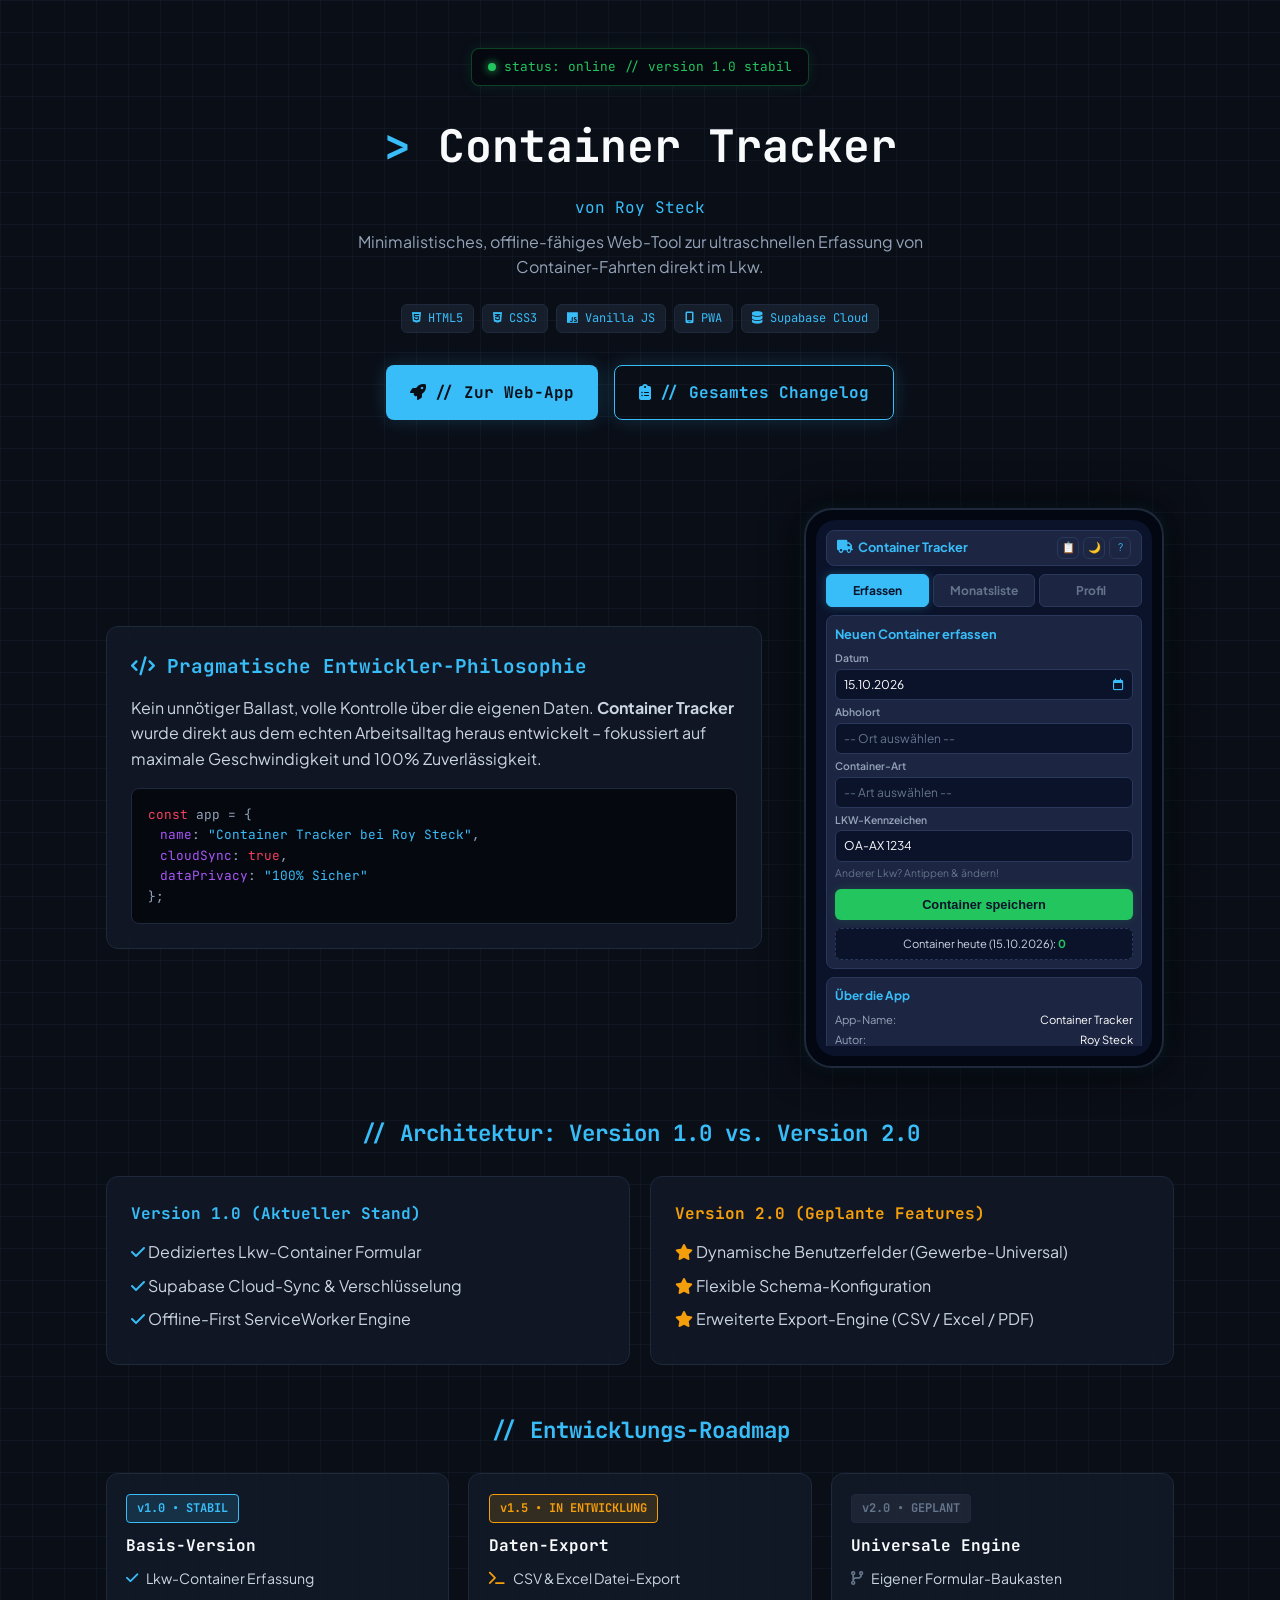
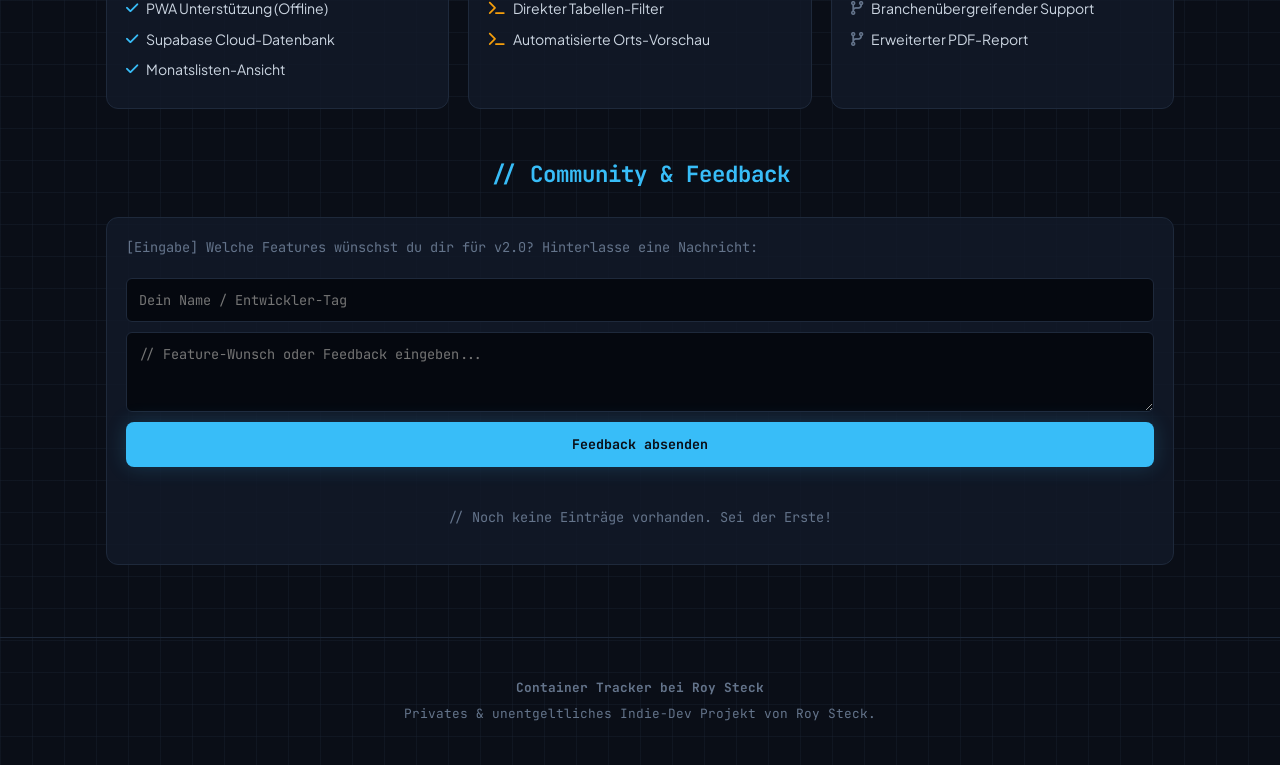
==== commit 66a8c831: "Update index.html" ====
--- a/index.html
+++ b/index.html
@@ -325,4 +325,4 @@
     }
   </script>
 </body>
-</html>+</html> 
--- a/landing.css
+++ b/landing.css
@@ -310,4 +310,4 @@
 
 footer {
   text-align: center; padding: 2.5rem 1rem; border-top: 1px solid var(--border-color); margin-top: 3rem; color: var(--text-muted); font-family: var(--font-mono); font-size: 0.8rem;
-}+} 
